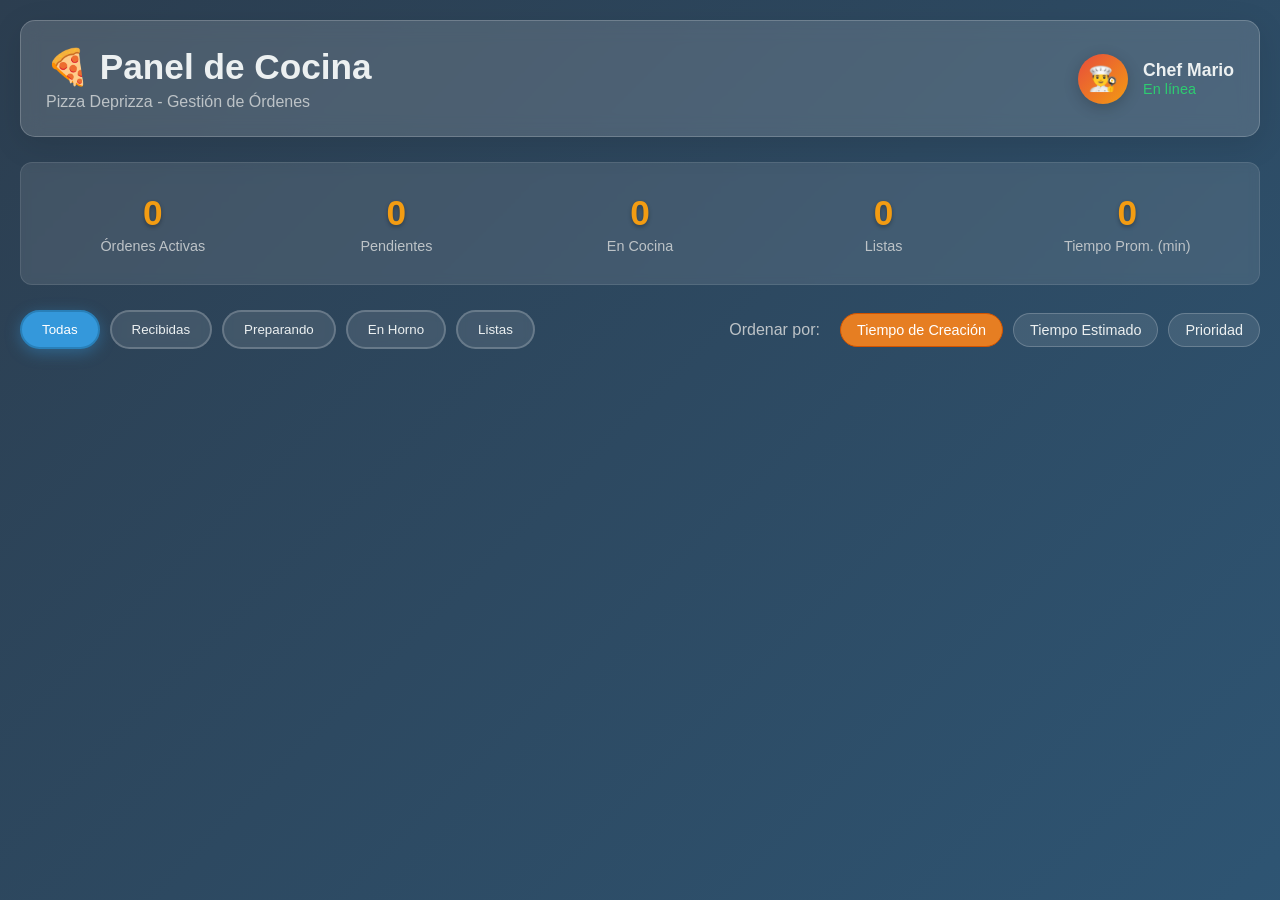
==== chef_panel.html @ fe65d40d "PARTE 1" ====
<!DOCTYPE html>
<html lang="es">
<head>
    <meta charset="UTF-8">
    <meta name="viewport" content="width=device-width, initial-scale=1.0">
    <title>Chef Panel - Pizza Deprizza</title>
    <link rel="stylesheet" href="static/css/chef_styles.css">
</head>
<body>
    <div class="container">
        <!-- Header -->
        <div class="header">
            <div>
                <h1>🍕 Panel de Cocina</h1>
                <p>Pizza Deprizza - Gestión de Órdenes</p>
            </div>
            <div class="chef-info">
                <div class="chef-avatar">👨‍🍳</div>
                <div>
                    <div class="chef-name" id="chefName">Chef Mario</div>
                    <div class="chef-status">En línea</div>
                </div>
            </div>
        </div>

        <!-- Status Bar -->
        <div class="status-bar">
            <div class="status-item">
                <div class="status-number" id="totalOrders">0</div>
                <div class="status-label">Órdenes Activas</div>
            </div>
            <div class="status-item">
                <div class="status-number" id="pendingOrders">0</div>
                <div class="status-label">Pendientes</div>
            </div>
            <div class="status-item">
                <div class="status-number" id="cookingOrders">0</div>
                <div class="status-label">En Cocina</div>
            </div>
            <div class="status-item">
                <div class="status-number" id="readyOrders">0</div>
                <div class="status-label">Listas</div>
            </div>
            <div class="status-item">
                <div class="status-number" id="avgTime">0</div>
                <div class="status-label">Tiempo Prom. (min)</div>
            </div>
        </div>

        <!-- Filters and Sorting -->
        <div class="controls">
            <div class="filters">
                <button class="filter-btn active" data-filter="all">Todas</button>
                <button class="filter-btn" data-filter="received">Recibidas</button>
                <button class="filter-btn" data-filter="preparing">Preparando</button>
                <button class="filter-btn" data-filter="cooking">En Horno</button>
                <button class="filter-btn" data-filter="ready">Listas</button>
            </div>
            
            <div class="sort-controls">
                <label>Ordenar por:</label>
                <button class="sort-btn active" data-sort="time">Tiempo de Creación</button>
                <button class="sort-btn" data-sort="estimated">Tiempo Estimado</button>
                <button class="sort-btn" data-sort="priority">Prioridad</button>
            </div>
        </div>

        <!-- Orders Grid -->
        <div class="orders-grid" id="ordersGrid">
            <!-- Las órdenes se cargarán dinámicamente -->
        </div>

        <!-- Order Actions (Floating) -->
        <div class="order-actions" id="orderActions">
            <button class="action-btn btn-preparing" onclick="updateOrderStatus('preparing')">
                🔄 Marcar Preparando
            </button>
            <button class="action-btn btn-cooking" onclick="updateOrderStatus('cooking')">
                🔥 Enviar a Horno
            </button>
            <button class="action-btn btn-ready" onclick="updateOrderStatus('ready')">
                ✅ Marcar Lista
            </button>
        </div>

        <!-- Order Detail Modal -->
        <div class="modal" id="orderModal">
            <div class="modal-content">
                <span class="close" id="closeModal">&times;</span>
                <div id="orderDetails">
                    <!-- Detalles de la orden se cargarán aquí -->
                </div>
            </div>
        </div>

        <!-- Notification Container -->
        <div class="notification-container" id="notifications">
            <!-- Notificaciones aparecerán aquí -->
        </div>
    </div>

    <script src="chef-script.js"></script>
</body>
</html>
---- static/css/chef_styles.css ----
/* Reset y configuración base */
* {
    margin: 0;
    padding: 0;
    box-sizing: border-box;
}

body {
    font-family: 'Segoe UI', Tahoma, Geneva, Verdana, sans-serif;
    background: linear-gradient(135deg, #2c3e50, #3498db);
    background-size: 400% 400%;
    animation: gradientShift 20s ease infinite;
    color: #fff;
    min-height: 100vh;
}

@keyframes gradientShift {
    0%, 100% { background-position: 0% 50%; }
    50% { background-position: 100% 50%; }
}

.container {
    max-width: 1400px;
    margin: 0 auto;
    padding: 20px;
}

/* Header */
.header {
    background: rgba(255, 255, 255, 0.15);
    backdrop-filter: blur(10px);
    padding: 25px;
    border-radius: 15px;
    margin-bottom: 25px;
    display: flex;
    justify-content: space-between;
    align-items: center;
    border: 1px solid rgba(255, 255, 255, 0.2);
    box-shadow: 0 8px 32px rgba(0, 0, 0, 0.1);
}

.header h1 {
    font-size: 2.2em;
    color: #ecf0f1;
    margin-bottom: 5px;
}

.header p {
    color: #bdc3c7;
    font-size: 1em;
}

.chef-info {
    display: flex;
    align-items: center;
    gap: 15px;
}

.chef-avatar {
    width: 50px;
    height: 50px;
    border-radius: 50%;
    background: linear-gradient(135deg, #e74c3c, #f39c12);
    display: flex;
    align-items: center;
    justify-content: center;
    font-size: 1.5em;
    box-shadow: 0 4px 15px rgba(0, 0, 0, 0.2);
}

.chef-name {
    font-size: 1.1em;
    font-weight: bold;
    color: #ecf0f1;
}

.chef-status {
    font-size: 0.9em;
    color: #2ecc71;
    font-weight: 500;
}

/* Status Bar */
.status-bar {
    background: rgba(255, 255, 255, 0.1);
    padding: 20px;
    border-radius: 12px;
    margin-bottom: 25px;
    display: grid;
    grid-template-columns: repeat(auto-fit, minmax(150px, 1fr));
    gap: 20px;
    backdrop-filter: blur(5px);
    border: 1px solid rgba(255, 255, 255, 0.1);
}

.status-item {
    text-align: center;
    padding: 10px;
}

.status-number {
    font-size: 2.2em;
    font-weight: bold;
    color: #f39c12;
    margin-bottom: 5px;
    text-shadow: 0 2px 4px rgba(0, 0, 0, 0.3);
}

.status-label {
    font-size: 0.9em;
    color: #bdc3c7;
    font-weight: 500;
}

/* Controls */
.controls {
    display: flex;
    justify-content: space-between;
    align-items: center;
    margin-bottom: 25px;
    flex-wrap: wrap;
    gap: 20px;
}

.filters {
    display: flex;
    gap: 10px;
    flex-wrap: wrap;
}

.filter-btn {
    padding: 10px 20px;
    background: rgba(255, 255, 255, 0.1);
    border: 2px solid rgba(255, 255, 255, 0.2);
    border-radius: 25px;
    color: #ecf0f1;
    cursor: pointer;
    transition: all 0.3s ease;
    backdrop-filter: blur(5px);
    font-weight: 500;
}

.filter-btn:hover {
    background: rgba(255, 255, 255, 0.2);
    border-color: rgba(255, 255, 255, 0.4);
    transform: translateY(-2px);
}

.filter-btn.active {
    background: #3498db;
    border-color: #2980b9;
    color: white;
    box-shadow: 0 4px 15px rgba(52, 152, 219, 0.4);
}

.sort-controls {
    display: flex;
    gap: 10px;
    align-items: center;
    flex-wrap: wrap;
}

.sort-controls label {
    color: #bdc3c7;
    font-weight: 500;
    margin-right: 10px;
}

.sort-btn {
    padding: 8px 16px;
    background: rgba(255, 255, 255, 0.1);
    border: 1px solid rgba(255, 255, 255, 0.2);
    border-radius: 20px;
    color: #ecf0f1;
    cursor: pointer;
    font-size: 0.9em;
    transition: all 0.3s ease;
    font-weight: 500;
}

.sort-btn:hover, .sort-btn.active {
    background: #e67e22;
    border-color: #d35400;
    color: white;
}

/* Orders Grid */
.orders-grid {
    display: grid;
    grid-template-columns: repeat(auto-fill, minmax(350px, 1fr));
    gap: 20px;
    margin-bottom: 100px;
}

.order-card {
    background: rgba(255, 255, 255, 0.95);
    color: #2c3e50;
    border-radius: 15px;
    padding: 20px;
    box-shadow: 0 10px 30px rgba(0, 0, 0, 0.2);
    transition: all 0.3s ease;
    cursor: pointer;
    border: 3px solid transparent;
    position: relative;
    overflow: hidden;
}

.order-card::before {
    content: '';
    position: absolute;
    top: 0;
    left: -100%;
    width: 100%;
    height: 100%;
    background: linear-gradient(90deg, transparent, rgba(52, 152, 219, 0.1), transparent);
    transition: left 0.5s;
}

.order-card:hover::before {
    left: 100%;
}

.order-card:hover {
    transform: translateY(-8px);
    box-shadow: 0 20px 40px rgba(0, 0, 0, 0.3);
}

.order-card.selected {
    border-color: #3498db;
    background: rgba(52, 152, 219, 0.05);
    box-shadow: 0 15px 35px rgba(52, 152, 219, 0.3);
}

/* Status Colors */
.order-card.received { border-left: 6px solid #f39c12; }
.order-card.preparing { border-left: 6px solid #e67e22; }
.order-card.cooking { border-left: 6px solid #e74c3c; }
.order-card.ready { border-left: 6px solid #27ae60; }

.order-header {
    display: flex;
    justify-content: space-between;
    align-items: flex-start;
    margin-bottom: 15px;
}

.order-id {
    font-size: 1.3em;
    font-weight: bold;
    color: #2980b9;
}

.order-time {
    font-size: 0.85em;
    color: #7f8c8d;
    text-align: right;
}

.order-status {
    display: inline-block;
    padding: 6px 12px;
    border-radius: 20px;
    font-size: 0.75em;
    font-weight: bold;
    text-transform: uppercase;
    margin-top: 5px;
}

.status-received { background: #f39c12; color: white; }
.status-preparing { background: #e67e22; color: white; }
.status-cooking { background: #e74c3c; color: white; }
.status-ready { background: #27ae60; color: white; }

.customer-info {
    background: rgba(52, 152, 219, 0.1);
    padding: 12px;
    border-radius: 8px;
    margin-bottom: 15px;
    font-size: 0.9em;
}

.customer-name {
    font-weight: 600;
    color: #2980b9;
    margin-bottom: 5px;
}

.payment-method {
    color: #7f8c8d;
    font-size: 0.85em;
}

.order-items {
    margin-bottom: 15px;
}

.order-item {
    display: flex;
    justify-content: space-between;
    align-items: center;
    padding: 10px 0;
    border-bottom: 1px solid #ecf0f1;
}

.order-item:last-child {
    border-bottom: none;
}

.item-info {
    flex: 1;
}

.item-name {
    font-weight: 600;
    color: #2c3e50;
    margin-bottom: 3px;
}

.item-details {
    font-size: 0.85em;
    color: #7f8c8d;
}

.item-quantity {
    background: #3498db;
    color: white;
    padding: 4px 10px;
    border-radius: 15px;
    font-size: 0.85em;
    font-weight: bold;
    min-width: 30px;
    text-align: center;
}

.order-footer {
    display: flex;
    justify-content: space-between;
    align-items: center;
    margin-top: 15px;
    padding-top: 15px;
    border-top: 2px solid #ecf0f1;
}

.order-total {
    font-size: 1.2em;
    font-weight: bold;
    color: #27ae60;
}

.estimated-time {
    font-size: 0.9em;
    color: #e67e22;
    font-weight: 600;
    text-align: right;
}

.progress-bar {
    width: 100%;
    height: 6px;
    background: #ecf0f1;
    border-radius: 3px;
    margin-top: 10px;
    overflow: hidden;
}

.progress-fill {
    height: 100%;
    background: linear-gradient(90deg, #3498db, #2980b9);
    border-radius: 3px;
    transition: width 0.5s ease;
    position: relative;
}

.progress-fill::after {
    content: '';
    position: absolute;
    top: 0;
    left: 0;
    bottom: 0;
    right: 0;
    background-image: linear-gradient(
        -45deg,
        rgba(255, 255, 255, 0.2) 25%,
        transparent 25%,
        transparent 50%,
        rgba(255, 255, 255, 0.2) 50%,
        rgba(255, 255, 255, 0.2) 75%,
        transparent 75%,
        transparent
    );
    background-size: 30px 30px;
    animation: move 2s linear infinite;
}

@keyframes move {
    0% { background-position: 0 0; }
    100% { background-position: 30px 30px; }
}

/* Floating Action Buttons */
.order-actions {
    position: fixed;
    bottom: 30px;
    right: 30px;
    display: none;
    flex-direction: column;
    gap: 15px;
    z-index: 1000;
}

.order-actions.show {
    display: flex;
}

.action-btn {
    padding: 15px 25px;
    border: none;
    border-radius: 50px;
    font-weight: bold;
    cursor: pointer;
    transition: all 0.3s ease;
    backdrop-filter: blur(10px);
    font-size: 1em;
    box-shadow: 0 8px 25px rgba(0, 0, 0, 0.3);
    display: flex;
    align-items: center;
    gap: 8px;
    min-width: 200px;
    justify-content: center;
}

.btn-preparing {
    background: linear-gradient(135deg, #f39c12, #e67e22);
    color: white;
}

.btn-cooking {
    background: linear-gradient(135deg, #e67e22, #e74c3c);
    color: white;
}

.btn-ready {
    background: linear-gradient(135deg, #27ae60, #2ecc71);
    color: white;
}

.action-btn:hover {
    transform: scale(1.05);
    box-shadow: 0 12px 35px rgba(0, 0, 0, 0.4);
}

.action-btn:active {
    transform: scale(0.98);
}

/* Modal */
.modal {
    display: none;
    position: fixed;
    z-index: 2000;
    left: 0;
    top: 0;
    width: 100%;
    height: 100%;
    background: rgba(0, 0, 0, 0.7);
    backdrop-filter: blur(5px);
}

.modal-content {
    background: white;
    margin: 5% auto;
    padding: 30px;
    border-radius: 15px;
    width: 90%;
    max-width: 600px;
    max-height: 80vh;
    overflow-y: auto;
    box-shadow: 0 20px 60px rgba(0, 0, 0, 0.3);
    color: #2c3e50;
}

.close {
    color: #aaa;
    float: right;
    font-size: 28px;
    font-weight: bold;
    cursor: pointer;
    line-height: 1;
}

.close:hover {
    color: #e74c3c;
}

/* Notifications */
.notification-container {
    position: fixed;
    top: 20px;
    right: 20px;
    z-index: 3000;
}

.notification {
    background: rgba(255, 255, 255, 0.95);
    color: #2c3e50;
    padding: 15px 20px;
    margin-bottom: 10px;
    border-radius: 10px;
    box-shadow: 0 5px 20px rgba(0, 0, 0, 0.3);
    backdrop-filter: blur(10px);
    border-left: 4px solid #3498db;
    animation: slideIn 0.3s ease;
    max-width: 350px;
}

.notification.success { border-left-color: #27ae60; }
.notification.warning { border-left-color: #f39c12; }
.notification.error { border-left-color: #e74c3c; }

@keyframes slideIn {
    from {
        transform: translateX(400px);
        opacity: 0;
    }
    to {
        transform: translateX(0);
        opacity: 1;
    }
}

/* Empty State */
.empty-state {
    text-align: center;
    padding: 80px 20px;
    color: rgba(255, 255, 255, 0.7);
}

.empty-state-icon {
    font-size: 4em;
    margin-bottom: 20px;
}

.empty-state h3 {
    font-size: 1.5em;
    margin-bottom: 10px;
}

.empty-state p {
    font-size: 1em;
    color: rgba(255, 255, 255, 0.5);
}

/* Responsive Design */
@media (max-width: 768px) {
    .container {
        padding: 15px;
    }
    
    .header {
        flex-direction: column;
        gap: 15px;
        text-align: center;
    }
    
    .controls {
        flex-direction: column;
        align-items: stretch;
    }
    
    .filters, .sort-controls {
        justify-content: center;
    }
    
    .orders-grid {
        grid-template-columns: 1fr;
    }
    
    .order-actions {
        bottom: 20px;
        right: 20px;
        left: 20px;
        flex-direction: row;
        justify-content: space-around;
    }
    
    .action-btn {
        min-width: auto;
        padding: 12px 15px;
        font-size: 0.9em;
    }
    
    .status-bar {
        grid-template-columns: repeat(2, 1fr);
        gap: 15px;
    }
    
    .modal-content {
        margin: 10% auto;
        padding: 20px;
        width: 95%;
    }
}
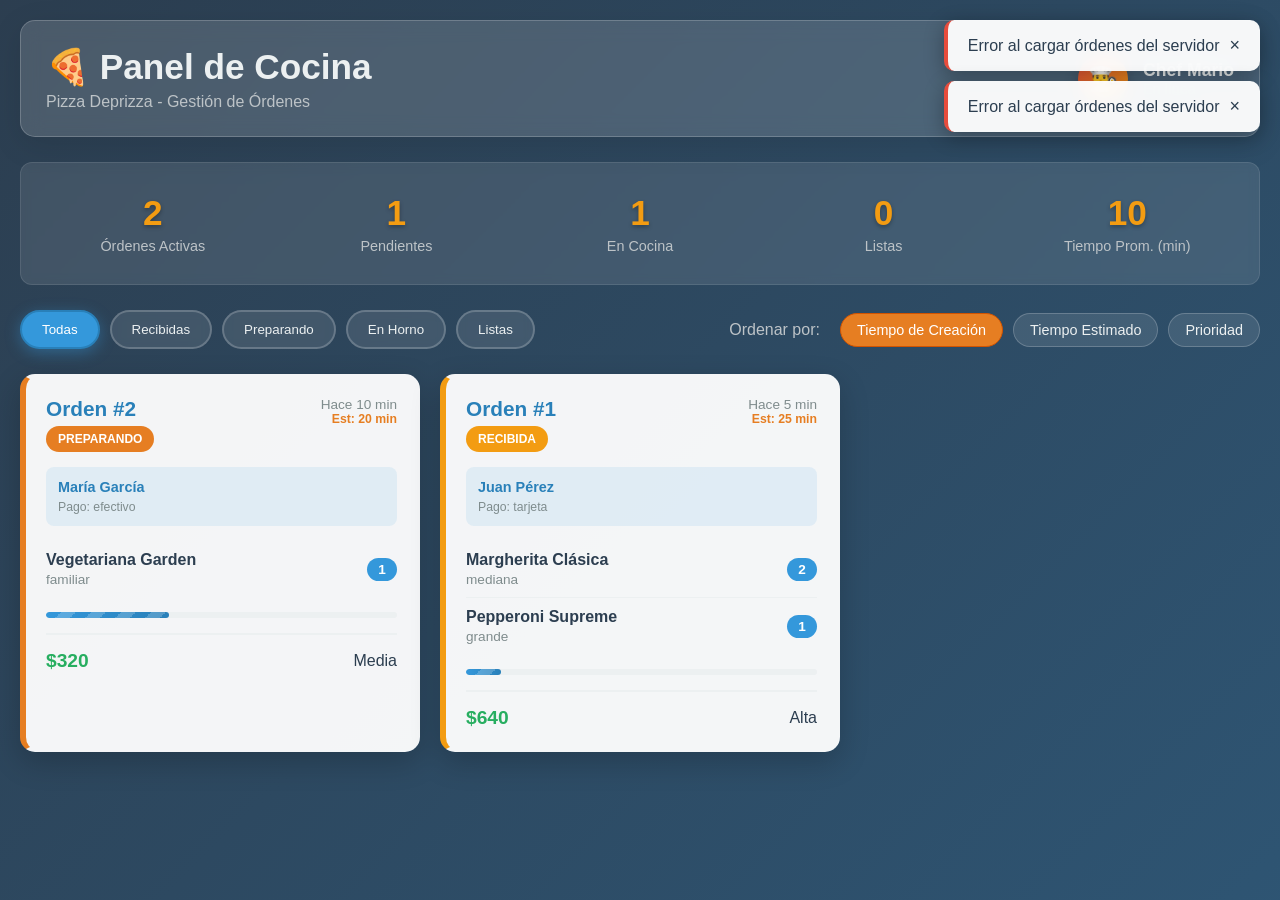
==== commit 5a2c4112: "FINAL" ====
--- a/chef_panel.html
+++ b/chef_panel.html
@@ -99,6 +99,6 @@
         </div>
     </div>
 
-    <script src="chef-script.js"></script>
+    <script src="static/js/chef_script.js"></script>
 </body>
 </html>
